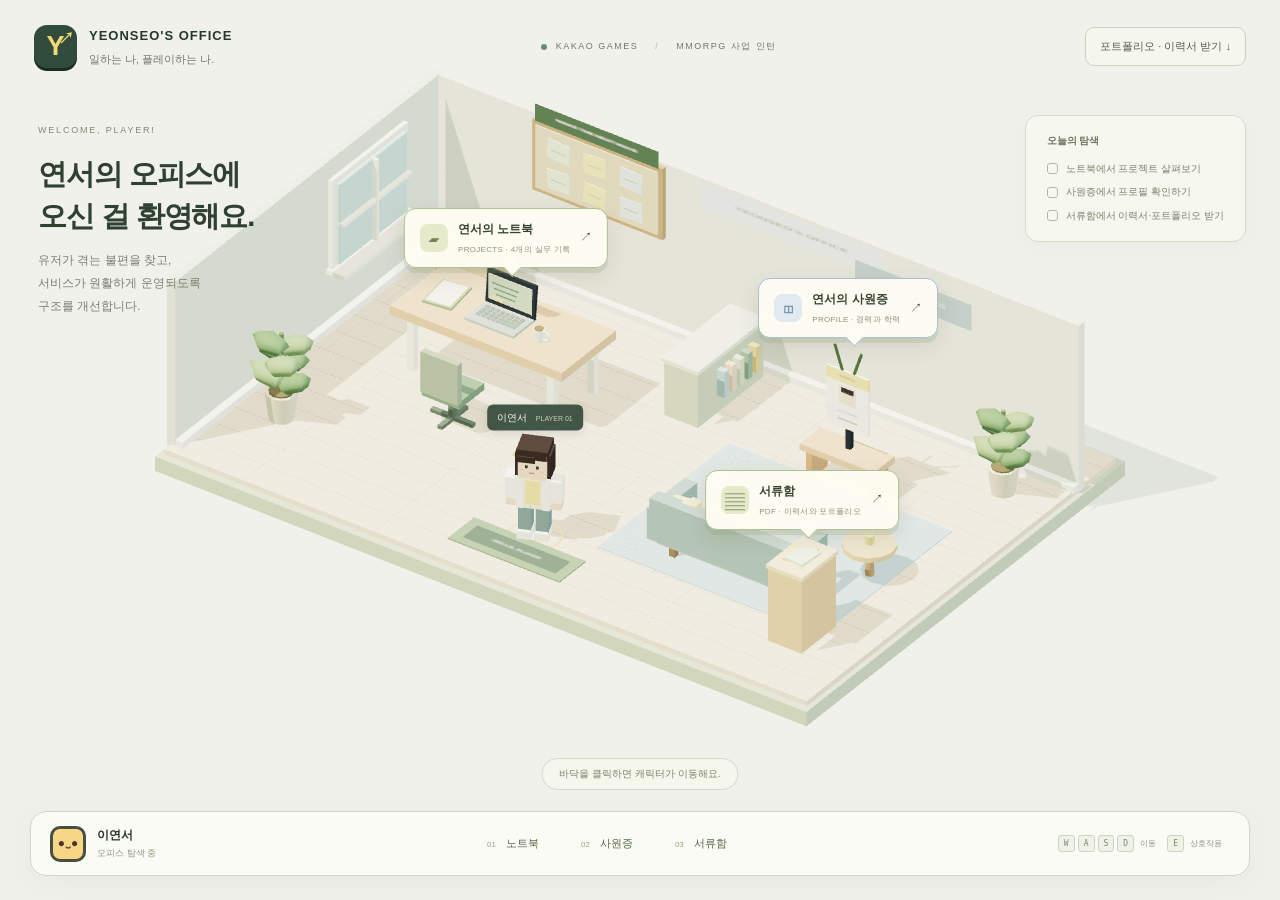
==== mmorpg.html @ af97950d "Kakao Games portfolio: monetization and MMORPG pages Co-Authored-By: Claude Opus 5.5 <noreply@anthro" ====
<!doctype html>
<html lang="ko">
<head><meta charset="UTF-8"><meta name="viewport" content="width=device-width,initial-scale=1"><meta name="theme-color" content="#171b20"><meta name="description" content="이연서의 플레이 로그 · 카카오게임즈 MMORPG 사업 인턴 지원. 서비스 이슈 대응, 사용자 경험 개선, 운영 효율, 유관부서 협업에 관한 네 가지 실무 기록."><meta name="robots" content="noindex"><title>이연서 | 카카오게임즈 MMORPG 사업 인턴 포트폴리오</title><link rel="stylesheet" href="style.css"><script src="app.js" defer></script><link rel="stylesheet" href="office.css"><script type="module" src="office.js"></script></head>
<body class="game-mode" data-page-track="business">

<div id="office-game">
 <div id="world" role="application" aria-label="이연서의 3D 오피스. 방향키 또는 WASD로 이동하고 노트북, 사원증, 서류함을 선택하세요." tabindex="0"></div>
 <div class="game-top"><a href="#" class="game-logo" aria-label="오피스 홈"><b>Y<span>↗</span></b><div>YEONSEO'S OFFICE<small>일하는 나, 플레이하는 나.</small></div></a><div class="world-clock"><span class="live-dot"></span> KAKAO GAMES <span class="clock-divider">/</span> <span data-track-label></span></div><details class="dl-menu"><summary class="hud-btn">포트폴리오 · 이력서 받기 ↓</summary><div class="dl-list"><a data-download="portfolio"><b>포트폴리오 PDF</b><small>프로젝트 4개 · 7p</small></a><a data-download="resume"><b>이력서 · 경력기술서 PDF</b><small>5p</small></a></div></details></div>
 <div class="welcome"><span class="mini-label">WELCOME, PLAYER!</span><h1>연서의 오피스에<br>오신 걸 환영해요.</h1><p>유저가 겪는 불편을 찾고,<br>서비스가 원활하게 운영되도록<br>구조를 개선합니다.</p></div>
 <div id="quest" class="quest"><span>오늘의 탐색</span><div><i id="work-check"></i> 노트북에서 프로젝트 살펴보기</div><div><i id="profile-check"></i> 사원증에서 프로필 확인하기</div><div><i id="files-check"></i> 서류함에서 이력서·포트폴리오 받기</div></div>
 <div id="world-labels"><button id="desk-label" class="world-label" data-destination="work"><span class="pin-icon">▰</span><b>연서의 노트북<small>PROJECTS · 4개의 실무 기록</small></b><span>↗</span></button><button id="badge-label" class="world-label blue-label" data-destination="profile"><span class="pin-icon">◫</span><b>연서의 사원증<small>PROFILE · 경력과 학력</small></b><span>↗</span></button><button id="files-label" class="world-label" data-destination="files"><span class="pin-icon">▤</span><b>서류함<small>PDF · 이력서와 포트폴리오</small></b><span>↗</span></button></div>
 <div class="character-bubble" id="character-bubble">이연서 <span>PLAYER 01</span></div>
 <div id="move-hint" class="move-hint" aria-live="polite">바닥을 클릭하면 캐릭터가 이동해요.</div>
 <div class="game-bottom"><div class="player-badge"><span class="mini-face">●‿●</span><div><strong>이연서</strong><small id="player-state">오피스 탐색 중</small></div></div><div class="room-nav"><button data-destination="work"><span>01</span> 노트북</button><button data-destination="profile"><span>02</span> 사원증</button><button data-destination="files"><span>03</span> 서류함</button></div><div class="control-note"><kbd>W</kbd><kbd>A</kbd><kbd>S</kbd><kbd>D</kbd><span>이동</span><kbd>E</kbd><span>상호작용</span></div></div>
 <div class="mobile-pad" aria-label="캐릭터 이동"><button data-key="ArrowUp" aria-label="위로 이동">↑</button><div><button data-key="ArrowLeft" aria-label="왼쪽으로 이동">←</button><button data-key="ArrowDown" aria-label="아래로 이동">↓</button><button data-key="ArrowRight" aria-label="오른쪽으로 이동">→</button></div></div>
 <aside id="office-panel" aria-labelledby="panel-title" hidden><div class="panel-bar"><span id="panel-caption">YEONSEO'S LAPTOP</span><button id="panel-close" aria-label="패널 닫기">✕</button></div><div id="panel-body"></div></aside>
 <div id="world-fallback" hidden><h2>오피스를 불러오지 못했어요.</h2><p>아래 메뉴에서 모든 기록을 바로 볼 수 있어요.</p><button data-destination="work">프로젝트 보기</button><button data-destination="profile">프로필 보기</button><button data-destination="files">이력서·포트폴리오 받기</button></div>
</div>
<dialog id="mission-dialog" aria-labelledby="dialog-title"><div class="dialog-top"><span id="dialog-code">MISSION 01</span><button id="close-dialog" aria-label="미션 닫기">닫기 ✕</button></div><div id="mission-content"></div><div class="dialog-footer"><button id="prev-mission">← 이전 미션</button><span id="dialog-position"></span><button id="next-mission">다음 미션 →</button></div></dialog>
</body></html>
---- style.css ----
@charset "UTF-8";
:root{--bg:#171b20;--panel:#20262b;--panel2:#292f35;--line:#373e44;--text:#f2f0e8;--muted:#a8afb1;--yellow:#f1d35e;--green:#a8c8b5;--ink:#171b20;color-scheme:dark}*{box-sizing:border-box}html{scroll-behavior:smooth;scroll-padding-top:105px}body{margin:0;background:var(--bg);color:var(--text);font-family:Inter,Pretendard,-apple-system,BlinkMacSystemFont,"Apple SD Gothic Neo","Noto Sans KR",sans-serif;line-height:1.65;word-break:keep-all}a{color:inherit;text-decoration:none}button{font:inherit;cursor:pointer}button,a{-webkit-tap-highlight-color:transparent}button{color:inherit}button:focus-visible,a:focus-visible,summary:focus-visible{outline:3px solid var(--yellow);outline-offset:5px}button:disabled{opacity:.4;cursor:default}::selection{background:var(--yellow);color:var(--ink)}.skip{position:fixed;top:-100px;left:20px;z-index:20;background:var(--yellow);color:var(--ink);padding:12px}.skip:focus{top:8px}header{position:sticky;top:0;z-index:10;display:flex;align-items:center;justify-content:space-between;gap:28px;padding:22px 5%;background:#171b20f5;border-bottom:1px solid var(--line);backdrop-filter:blur(16px)}.brand{display:flex;align-items:center;gap:12px;font-size:13px;font-weight:800;letter-spacing:1.3px}.brand-mark{display:flex;align-items:center;justify-content:center;background:var(--yellow);color:var(--ink);width:39px;height:39px;font-size:25px;font-weight:900}.brand-mark span{font-size:16px;margin-left:-2px}.brand-sub{display:block;font-size:8px;font-weight:500;letter-spacing:1.2px;color:var(--muted);margin-top:1px}nav{display:flex;gap:33px;font-size:13px}nav a{color:var(--muted);position:relative}nav a.active,nav a:hover{color:var(--text)}nav a.active:after{content:"";position:absolute;bottom:-30px;left:0;right:0;height:2px;background:var(--yellow)}nav span{font-size:9px;color:var(--yellow);vertical-align:super;margin-left:3px}.text-button{padding:0;background:none;border:0;font-size:12px;color:var(--muted)}.text-button:hover{color:var(--yellow)}.lobby{max-width:1510px;margin:auto;padding:74px 5% 50px;display:grid;grid-template-columns:1fr 1.1fr;gap:20px;align-items:center;min-height:650px}.eyebrow{font-size:10px;font-weight:600;letter-spacing:1.7px;color:var(--yellow);display:flex;gap:10px;align-items:center}.eyebrow i,.room-top i{display:inline-block;width:6px;height:6px;background:var(--green);border-radius:50%}.eyebrow>span{color:var(--muted);border-left:1px solid var(--line);padding-left:12px;margin-left:4px}h1{font-size:clamp(30px,3.4vw,54px);line-height:1.35;letter-spacing:-2.5px;margin:25px 0 22px;font-weight:750}h2{font-size:32px;letter-spacing:-1.5px;line-height:1.4;font-weight:700;margin:16px 0 12px}h3{font-size:20px;line-height:1.5;letter-spacing:-.6px}p{color:var(--muted);font-size:14px}.hero-desc{font-size:16px;line-height:1.9}.hero-actions{display:flex;gap:22px;align-items:center;margin-top:32px}.primary{background:var(--yellow);color:var(--ink);padding:15px 22px;display:inline-flex;align-items:center;gap:28px;font-size:13px;font-weight:700;border:1px solid var(--yellow);transition:background .2s,transform .2s}.primary:hover{background:#ffe58a;transform:translateY(-2px)}.primary span{font-size:18px}.secondary{font-size:12px;color:var(--muted)}.secondary:hover{color:var(--yellow)}.player-line{margin-top:55px;display:flex;align-items:center;gap:12px}.avatar{border:1px solid #667264;background:#303b36;color:var(--green);width:36px;height:36px;display:grid;place-items:center;font-weight:700}.player-line b{font-size:12px}.player-line small{display:block;font-size:10px;color:var(--muted)}.player-tag{margin-left:15px;color:var(--muted);font-size:8px;letter-spacing:1px}.room-wrap{position:relative;background:radial-gradient(ellipse at 50% 55%,#313a3e77,transparent 65%);border:1px solid var(--line);margin:0 0 0 18px;min-width:0}.room-top,.room-bottom{display:flex;justify-content:space-between;gap:10px;margin:18px 20px;font-size:8px;letter-spacing:1.4px;color:var(--muted)}.room-top span:last-child{color:var(--green)}.room-top i{width:4px;height:4px;margin-right:5px}.room{display:block;width:100%;height:auto;margin:-18px 0 -14px}.room-bottom{font-size:7px;letter-spacing:.8px}.hotspot{position:absolute;background:var(--bg);border:1px solid #6b746a;box-shadow:0 8px 20px #0004;padding:7px 12px;font-size:10px;transition:transform .2s}.hotspot:hover{transform:translateY(-4px);border-color:var(--yellow)}.hotspot span{color:var(--yellow);margin-right:8px;font-size:9px}.hotspot-one{top:24%;right:8%}.hotspot-two{bottom:23%;right:1%}.ticker{border-top:1px solid var(--line);border-bottom:1px solid var(--line);padding:22px 5%;display:flex;gap:35px;align-items:center;font-size:12px;color:var(--muted)}.ticker>b{color:var(--yellow)}.ticker>div{margin-left:auto;font-size:9px;letter-spacing:1.5px;color:var(--text)}.ticker>div>span{color:var(--muted);margin-left:14px}.section{padding:85px 5%;max-width:1510px;margin:auto}.section-heading{display:flex;justify-content:space-between;align-items:end;gap:20px}.section-heading p{margin-bottom:0}.read-count{color:var(--green);font-size:11px;border:1px solid var(--line);padding:7px 13px;white-space:nowrap}.mission-toolbar{display:flex;align-items:center;gap:22px;margin:32px 0 25px}.segmented{display:flex;padding:4px;background:#101418;border:1px solid var(--line)}.segmented button{border:0;background:none;color:var(--muted);padding:9px 17px;font-size:11px}.segmented button[aria-pressed=true]{background:#353c40;color:var(--text)}#track-desc{font-size:11px;color:var(--muted)}.mission-grid{display:grid;grid-template-columns:repeat(4,minmax(0,1fr));gap:16px}.mission-card{display:flex;flex-direction:column;text-align:left;border:1px solid var(--line);background:var(--panel);padding:23px 22px 17px;transition:transform .2s,border-color .2s;min-height:340px;width:100%}.mission-card:hover{transform:translateY(-6px);border-color:#9a9867}.card-code{display:flex;justify-content:space-between;font-size:9px;letter-spacing:1px;color:var(--muted)}.card-code b{font-weight:500;color:var(--green)}.card-graphic{height:88px;display:flex;align-items:center;margin:16px 0 8px;color:var(--yellow)}.card-graphic svg{height:76px;width:100%;max-width:200px}.mission-card h3{font-size:19px;margin:12px 0;color:var(--text);line-height:1.5}.mission-card p{font-size:11px;margin:0 0 22px;line-height:1.75}.card-bottom{margin-top:auto;border-top:1px solid var(--line);padding-top:16px;display:flex;justify-content:space-between;align-items:center;color:var(--yellow);font-size:13px;font-weight:650}.card-bottom span:last-child{font-size:18px}.card-tag{display:block;font-size:9px;color:var(--muted);font-weight:400;margin-top:2px}.insight{background:#e9e6dc;color:var(--ink);max-width:none;padding-left:max(5%,calc((100% - 1360px)/2));padding-right:max(5%,calc((100% - 1360px)/2));display:grid;grid-template-columns:1fr 1fr;gap:60px}.insight .eyebrow{color:#777249}.insight h2{font-size:38px;margin-bottom:32px}.insight p{color:#5f655f}.large-copy{font-size:22px!important;color:#252c29!important;line-height:1.7;letter-spacing:-.7px}mark{background:#f1d35e88;color:inherit;padding:1px 4px}.outline-tag{border:1px solid #b9bcaf;display:inline-block;padding:6px 9px;font-size:9px;color:#5e655d;margin-top:20px}.insight-right{border-top:1px solid #a6ab9e;padding-top:18px}.note-index{font-size:10px;letter-spacing:1.5px;display:flex;justify-content:space-between;color:#5d665c}.purchase-tabs{display:flex;gap:8px;margin:27px 0 22px}.purchase-tabs button{flex:1;border:1px solid #bcc0b2;background:none;color:#575f54;padding:9px 4px;font-size:12px}.purchase-tabs button[aria-pressed=true]{background:#27322c;color:#f5f2e6;border-color:#27322c}#purchase-note{min-height:155px}#purchase-note .note-number{font-size:11px;color:#778372}#purchase-note h3{font-size:24px;margin:10px 0}#purchase-note p{font-size:13px}.nonpurchase{border-top:1px solid #c2c6b8;padding-top:19px}.nonpurchase>span{font-size:9px;color:#666f60;letter-spacing:1px}.nonpurchase p{font-size:12px;line-height:1.9}.hypothesis{grid-column:1/-1;border-top:1px solid #bdc1b4;padding-top:30px;display:grid;grid-template-columns:180px 1fr;gap:15px}.hypothesis>span{font-size:11px;color:#5e675d;padding-top:6px}.hypothesis>p{margin:0;font-size:22px;color:#343d34;line-height:1.6}.hypothesis strong{font-weight:650}.hypothesis details{grid-column:2;max-width:700px;margin-top:16px;border-top:1px solid #bdc1b4;padding-top:15px}.hypothesis summary{list-style:none;font-size:12px;cursor:pointer;display:flex;justify-content:space-between}.hypothesis summary::-webkit-details-marker{display:none}.hypothesis details p{font-size:12px}.hypothesis details small{font-size:10px;color:#73796c}.profile{display:grid;grid-template-columns:1fr 1fr;gap:100px}.profile>div>p{max-width:430px;margin:22px 0 28px;line-height:1.9}.profile-details>div{padding:20px 0;border-top:1px solid var(--line)}.profile-details>div>span{font-size:9px;letter-spacing:1.4px;color:var(--muted)}.profile-details h3{font-size:15px;margin:10px 0 6px}.profile-details p{font-size:12px;margin:0}.toolkit{display:flex;flex-wrap:wrap;gap:8px;margin-top:15px}.toolkit span{font-size:10px;padding:5px 10px;border:1px solid #4c555a}.source-link{font-size:12px;color:var(--yellow);display:inline-block;margin-top:15px;margin-right:25px}footer{padding:35px 5%;border-top:1px solid var(--line);display:flex;gap:35px;align-items:center}.footer-logo{font-weight:850;letter-spacing:-1px;font-size:30px}.footer-logo span{color:var(--yellow);font-size:12px;vertical-align:top;line-height:2.5;margin-left:5px}footer>div{color:var(--muted);font-size:11px}footer small{font-size:9px}footer>a{margin-left:auto;font-size:9px;letter-spacing:1px;color:var(--muted)}dialog{background:#1e252b;color:var(--text);border:1px solid #596269;padding:0;width:min(900px,calc(100% - 32px));max-height:90vh;overflow:auto;box-shadow:0 30px 120px #0007}dialog::backdrop{background:#070b10c9;backdrop-filter:blur(7px)}.dialog-top,.dialog-footer{display:flex;justify-content:space-between;align-items:center;background:#1a2026;padding:19px 30px;border-bottom:1px solid var(--line);font-size:11px;letter-spacing:1px}.dialog-top{position:sticky;top:0;z-index:1}.dialog-top>span{color:var(--yellow)}.dialog-top button,.dialog-footer button{background:none;border:0;font-size:12px;color:var(--muted)}.dialog-footer{border-top:1px solid var(--line);border-bottom:0}.dialog-body{padding:38px 40px}.dialog-body h2{font-size:31px;margin:12px 0 28px}.dialog-kicker{font-size:10px;color:var(--muted);letter-spacing:1px}.metric-row{display:grid;grid-template-columns:1fr 1fr;gap:12px;margin:28px 0}.metric-box{background:#323c3b;padding:22px}.metric-box strong{font-size:27px;letter-spacing:-.7px;color:var(--yellow);display:block}.metric-box span{font-size:11px;color:#c3ccc4}.story-block{display:grid;grid-template-columns:110px 1fr;gap:20px;border-top:1px solid var(--line);padding:24px 0}.story-block>span{font-size:11px;color:var(--green);padding-top:3px}.story-block p{margin:0;font-size:13px;line-height:1.9}.story-block h3{font-size:16px;margin:0 0 9px}.decision-box{background:#171d23;border-left:2px solid var(--yellow);padding:22px;margin:15px 0 25px}.decision-box p{font-size:12px;margin:8px 0 18px}.decision-box .choice-label{font-size:11px;color:var(--yellow)}.choices{display:flex;gap:8px;flex-wrap:wrap}.choices button{font-size:11px;border:1px solid #515c61;background:transparent;padding:9px 12px}.choices button[aria-pressed=true]{border-color:var(--yellow);color:var(--yellow)}.choice-feedback{min-height:40px;color:var(--green)!important;margin:15px 0 0!important}.source-note{color:var(--muted);font-size:10px;margin-top:15px}.reading .room-wrap,.reading .card-graphic,.reading .ticker,.reading .player-tag{display:none}.reading .lobby{display:block;min-height:auto;padding-top:45px}.reading .hero-copy{max-width:850px}.reading .hero-actions,.reading .player-line{margin-top:25px}.reading .mission-card{min-height:230px}.reading .section{padding-top:50px;padding-bottom:50px}.reading h1{font-size:36px}.reading .eyebrow{color:var(--green)}.print-cases{display:none}
@media(min-width:1600px){.lobby{padding-left:0;padding-right:0}.section:not(.insight){padding-left:0;padding-right:0}}
@media(max-width:1100px){.hero-actions{gap:15px;flex-direction:column;align-items:start}.lobby{min-height:560px;padding-top:45px}.player-tag{display:none}.mission-grid{grid-template-columns:repeat(2,minmax(0,1fr))}.mission-card{min-height:320px}.card-graphic{height:80px}.insight{gap:35px}.profile{gap:50px}.ticker{gap:20px}.ticker>div>span{display:none}h1{letter-spacing:-1.5px}}
@media(max-width:720px){header{padding:15px 5%;gap:12px;flex-wrap:wrap}.brand{font-size:11px}.brand-mark{width:32px;height:32px;font-size:22px}.brand-sub{font-size:7px}header>.text-button{margin-left:auto;font-size:11px}nav{order:3;width:100%;justify-content:space-between;gap:10px;font-size:11px;padding-top:12px}nav a.active:after{bottom:-15px}.lobby{grid-template-columns:1fr;padding-top:38px;gap:35px}h1{font-size:35px;line-height:1.4;letter-spacing:-1.6px}.hero-desc{font-size:14px}.hero-actions{flex-direction:row;align-items:center;gap:18px}.primary{font-size:12px;padding:12px 16px;gap:15px}.secondary{font-size:10px}.player-line{margin-top:30px}.room-wrap{margin:0;width:100%}.room{max-height:370px}.room-top,.room-bottom{font-size:7px}.hotspot-one{right:8%;top:24%}.hotspot-two{right:4%}.ticker{font-size:9px;gap:13px;justify-content:space-between;padding-top:18px;padding-bottom:18px}.ticker>div{display:none}.section{padding:55px 5%}h2{font-size:27px}.section-heading{align-items:start}.section-heading p{font-size:12px;max-width:250px}.read-count{font-size:9px;padding:5px 8px;margin-top:5px}.mission-toolbar{display:block;margin-top:25px}.segmented{width:fit-content}.segmented button{padding:8px 12px}#track-desc{display:block;margin-top:12px;font-size:10px}.mission-grid{gap:10px}.mission-card{padding:16px 14px;min-height:320px}.mission-card h3{font-size:16px}.mission-card p{font-size:10px}.card-bottom{font-size:11px;gap:6px}.card-tag{font-size:8px}.card-graphic{height:60px;margin-top:20px}.card-graphic svg{height:60px}.insight{grid-template-columns:1fr;gap:35px}.insight h2{font-size:32px;margin-bottom:23px}.large-copy{font-size:21px!important}.insight-left>p:not(.large-copy){font-size:13px}.outline-tag{margin-top:10px}.hypothesis{display:block;padding-top:23px}.hypothesis>p{margin-top:15px;font-size:19px}.hypothesis details{margin-top:23px}.profile{grid-template-columns:1fr;gap:35px}.profile>div>p{font-size:13px}.profile-details>div{padding:15px 0}footer{flex-wrap:wrap;gap:18px}.footer-logo{font-size:25px}footer>div{font-size:10px;flex:1}footer small{font-size:8px}footer>a{margin-left:0;width:100%}.dialog-body{padding:25px 20px}.dialog-body h2{font-size:24px}.dialog-top,.dialog-footer{padding:16px 20px}.story-block{grid-template-columns:1fr;gap:10px;padding:20px 0}.metric-box{padding:15px}.metric-box strong{font-size:23px}.metric-box span{font-size:10px}.decision-box{padding:17px}.dialog-footer{font-size:9px}.dialog-footer button{font-size:11px}}
@media(prefers-reduced-motion:reduce){html{scroll-behavior:auto}*,*:before,*:after{transition:none!important;animation:none!important}}
@media print{*{color:#111!important;background:transparent!important;box-shadow:none!important}header,footer,.room-wrap,.hero-actions,.ticker,.mission-toolbar,.read-count,.card-graphic,.profile .primary,.profile .text-button,.source-link,dialog,.outline-tag,.purchase-tabs{display:none!important}body{font-size:11pt}.section,.lobby{padding:20px 0!important;display:block;min-height:0;break-inside:avoid}h1{font-size:26pt}h2{font-size:20pt}.mission-grid{display:none}.print-cases{display:block}.print-case{break-inside:avoid;border-top:1px solid #999;padding:18px 0}.print-case h3{font-size:17pt}.print-case p{font-size:10pt}.print-case strong{font-size:12pt}.insight-left,.insight-right,.hypothesis{margin-bottom:20px}.hypothesis{display:block}.hypothesis details>div{display:block}.profile-details{margin-top:20px}.profile-details>div{break-inside:avoid}.eyebrow{font-size:8pt}.player-line{margin-top:15px}.large-copy{font-size:17pt!important}a[href^="mailto"]:after{content:attr(href)}@page{margin:16mm}}

/* ── 미션 상세 v2: 핵심만, 시각화 중심 ── */
.dialog-body.v2 h2{font-size:28px;margin:10px 0 24px;line-height:1.3}
.kpi-grid{display:grid;grid-template-columns:repeat(2,minmax(0,1fr));gap:12px;margin-bottom:22px}
.kpi{background:#28313a;border:1px solid #343e47;padding:18px 18px 16px;min-width:0}
.kpi-head{display:flex;justify-content:space-between;align-items:baseline;gap:10px;margin-bottom:12px}
.kpi-head span{font-size:12px;color:#c3ccc4}
.kpi-head strong{font-size:22px;color:var(--yellow)}
.badge{font-style:normal;font-size:11px;font-weight:700;color:var(--ink);background:var(--yellow);padding:2px 7px}
.bars{display:grid;gap:7px}
.bar{display:grid;grid-template-columns:1fr auto;align-items:center;gap:10px}
.bar i{display:block;height:14px;background:#4a545c;width:0;transition:width .9s cubic-bezier(.2,.8,.2,1)}
.bar.after i{height:22px;background:var(--yellow);transition-delay:.25s}
.bar span{font-size:12px;color:var(--muted);white-space:nowrap;min-width:64px;text-align:right}
.bar.after span{font-size:19px;font-weight:800;color:var(--yellow)}
.bar.after.down span{color:var(--green)}
.bar.after.down i{background:var(--green)}
.kpi.muted{opacity:.7}
.kpi.muted .bar.after span{font-size:14px}
.play .bar i,.play .gauge .fill{width:var(--w)}
.kpi-chip{display:flex;flex-direction:column;justify-content:center}
.kpi-chip strong{font-size:24px;color:var(--green)}
.kpi-chip span{font-size:12px;color:#c3ccc4;margin-top:4px}
.gauge{position:relative;height:22px;background:#3a444c;margin:6px 0 22px}
.gauge .fill{display:block;height:100%;width:0;background:var(--green);transition:width .9s cubic-bezier(.2,.8,.2,1) .25s}
.gauge .limit{position:absolute;top:-5px;bottom:-5px;width:2px;background:var(--yellow)}
.gauge .limit em{position:absolute;top:100%;left:50%;transform:translateX(-50%);font-style:normal;font-size:10px;color:var(--yellow);white-space:nowrap;margin-top:3px}
.kpi-gauge small{font-size:11px;color:var(--muted)}
.step-cards{list-style:none;padding:0;margin:0 0 26px;display:grid;grid-template-columns:repeat(4,minmax(0,1fr));gap:8px;counter-reset:s}
.step-cards li{position:relative;background:#171d23;border-top:3px solid #4a545c;padding:14px 14px 16px}
.step-cards li span{display:block;font-size:11px;color:var(--green);letter-spacing:.5px;margin-bottom:8px}
.step-cards li p{margin:0;font-size:13px;line-height:1.6;color:#dcdfd8}
.step-cards li p b{color:var(--text)}
.step-cards li.is-result{border-top-color:var(--yellow);background:#2a2c23}
.step-cards li.is-result span,.step-cards li.is-result b{color:var(--yellow)}
.step-cards li:not(:last-child)::after{content:'›';position:absolute;right:-8px;top:50%;transform:translateY(-50%);font-size:18px;color:#6b767e;z-index:1}
.visual{margin:0 0 22px}
.visual-title{font-size:12px;font-weight:600;color:var(--muted);letter-spacing:.5px;margin:0 0 12px}
.flow-compare{display:grid;gap:8px;margin-bottom:14px}
.flow-row{display:grid;grid-template-columns:62px 1fr;align-items:center;gap:10px}
.flow-row small{font-size:10px;letter-spacing:1px;color:var(--muted)}
.flow-row.tobe small{color:var(--yellow)}
.chain{display:flex;flex-wrap:wrap;align-items:center;gap:6px}
.chain span{font-size:12px;padding:8px 11px;background:#2a323a;border:1px solid #3d4750;color:#cfd4cf}
.chain b{color:#6b767e;font-weight:400}
.tobe .chain span{background:#33321f;border-color:#8b7b3a;color:var(--text)}
.tobe .chain span:last-child,.pipeline span:last-child{background:var(--yellow);border-color:var(--yellow);color:var(--ink);font-weight:700}
.pipeline span{background:#28313a}
.shots{display:flex;gap:12px;overflow-x:auto;padding-bottom:4px}
.shots figure{margin:0;flex:0 0 auto;width:min(190px,42%)}
.shots img{display:block;width:100%;height:auto;max-height:380px;object-fit:cover;object-position:top;border:1px solid #3d4750;background:#fff}
.shots figcaption{font-size:11px;color:var(--muted);margin-top:7px}
.more{border-top:1px solid var(--line);margin-top:8px}
.more summary{list-style:none;cursor:pointer;display:flex;justify-content:space-between;padding:16px 0;font-size:12px;color:var(--muted)}
.more summary::-webkit-details-marker{display:none}
.more[open] summary span{transform:rotate(45deg)}
.more summary span{transition:transform .2s}
.more .story-block{grid-template-columns:60px 1fr;padding:14px 0}
@media(max-width:760px){
 .dialog-body.v2 h2{font-size:22px}
 .kpi-grid{grid-template-columns:1fr}
 .step-cards{grid-template-columns:1fr 1fr}
 .step-cards li:not(:last-child)::after{display:none}
 .flow-row{grid-template-columns:1fr;gap:5px}
 .shots figure{width:44%}
}
@media(prefers-reduced-motion:reduce){.bar i,.gauge .fill{transition:none}}
---- office.css ----
:root{--office-ink:#26372e;--office-muted:#788176}body.game-mode{overflow:hidden;background:#e7eadf}body.game-mode>header,body.game-mode>main,body.game-mode>footer,body.game-mode>.skip{display:none}#office-game{position:fixed;inset:0;color:var(--office-ink);font-family:Inter,-apple-system,BlinkMacSystemFont,"Apple SD Gothic Neo",sans-serif;background:#e7eadf}#world{position:absolute;inset:0;outline:none;touch-action:none}#world canvas{display:block;width:100%;height:100%}.game-top{position:absolute;left:34px;right:34px;top:25px;display:flex;align-items:center;justify-content:space-between;gap:20px;pointer-events:none}.game-top>*{pointer-events:auto}.game-logo{display:flex;gap:12px;align-items:center}.game-logo>b{display:grid;place-content:center;position:relative;width:43px;height:43px;background:#314b3c;border-radius:13px;color:#f3d976;font-size:27px;box-shadow:0 3px 0 #192d20}.game-logo>b>span{font-size:16px;position:absolute;right:3px;top:1px}.game-logo>div{font-size:13px;font-weight:800;letter-spacing:1px}.game-logo small{display:block;font-weight:400;font-size:11px;letter-spacing:0;margin-top:3px;color:#6f786d}.world-clock{font-size:9px;letter-spacing:1.5px;color:#6f786d;display:flex;align-items:center;gap:9px}.live-dot{width:6px;height:6px;background:#6a8e65;border-radius:50%}.clock-divider{margin:0 8px;color:#b5b9ac}.hud-btn{border:1px solid #cbd0c0;border-radius:9px;padding:9px 14px;background:#f5f7edf0;color:#53604f;font-size:11px}.welcome{position:absolute;top:115px;left:38px;pointer-events:none}.mini-label{font-size:9px;letter-spacing:1.8px;color:#7d8a71}.welcome h1{color:#304132;font-size:29px;letter-spacing:-1.1px;line-height:1.45;margin:12px 0}.welcome p{color:#78816f;font-size:12px;line-height:1.9}.quest{position:absolute;right:34px;top:115px;padding:17px 21px;background:#f8f9f0c9;border:1px solid #d3dac7;border-radius:13px;box-shadow:0 5px 20px #54634508;pointer-events:none}.quest>span{display:block;font-size:10px;font-weight:700;color:#6b775e;margin-bottom:11px}.quest>div{font-size:10px;margin-top:7px;display:flex;align-items:center;gap:8px;color:#76826a}.quest i{width:11px;height:11px;border:1px solid #b0bca0;border-radius:3px}.quest i.done{background:#79956b;border-color:#79956b;position:relative}.quest i.done:after{content:'✓';color:white;font-style:normal;position:absolute;font-size:9px;top:-4px;left:1px}.world-label{position:absolute;left:0;top:0;display:flex;align-items:center;gap:10px;padding:11px 15px;background:#fffdf3f5;color:#354532;border:1px solid #aebf91;border-radius:12px;box-shadow:0 5px 0 #8e9c7933,0 8px 20px #4c5b3120;white-space:nowrap;transform:translate(-50%,-100%);font-size:12px;transition:background .2s;z-index:2}.world-label:after{content:'';position:absolute;bottom:-7px;left:50%;width:12px;height:12px;background:#fffdf3;border-bottom:1px solid #aebf91;border-right:1px solid #aebf91;transform:rotate(45deg)}.world-label:hover{background:#fff4c6}.world-label b{font-weight:650;text-align:left}.world-label small{display:block;font-size:8px;color:#8a927b;margin-top:3px;font-weight:400;letter-spacing:.3px}.pin-icon{width:28px;height:28px;display:grid;place-items:center;background:#e5eacb;border-radius:8px;font-size:20px;color:#738252}.blue-label{border-color:#a7bfd0}.blue-label:after{border-color:#a7bfd0}.blue-label .pin-icon{background:#e1eaf1;color:#7697ad}.character-bubble{position:absolute;left:0;top:0;background:#324839e8;color:#fffbe9;padding:5px 10px;border-radius:6px;transform:translate(-50%,-100%);font-size:10px;pointer-events:none;white-space:nowrap;box-shadow:0 3px 8px #31402520}.character-bubble>span{font-size:7px;color:#c4d3b1;margin-left:6px}.move-hint{position:absolute;bottom:110px;left:50%;transform:translateX(-50%);font-size:10px;background:#f6f7ecdf;border:1px solid #d4d8c6;border-radius:20px;padding:7px 17px;white-space:nowrap;color:#77836c;pointer-events:none}.game-bottom{position:absolute;left:30px;right:30px;bottom:24px;height:65px;display:flex;align-items:center;justify-content:space-between;gap:20px;background:#fbfcf5ed;border:1px solid #cfd7c4;border-radius:16px;padding:12px 19px;box-shadow:0 6px 30px #4562330e}.player-badge{display:flex;align-items:center;gap:11px}.mini-face{display:grid;place-items:center;width:36px;height:36px;background:#f7d787;color:#4b342c;border:3px solid #46503c;border-radius:10px;font-size:12px;font-weight:bold}.player-badge strong{display:block;font-size:12px}.player-badge small{display:block;font-size:9px;color:#8a947f}.room-nav{display:flex;gap:8px}.room-nav button{border:1px solid transparent;background:none;color:#53664a;border-radius:9px;padding:10px 16px;font-size:11px}.room-nav button:hover,.room-nav button.active{background:#e8eedb;border-color:#d2ddbd}.room-nav button>span{font-size:8px;margin-right:7px;color:#97a083}.control-note{display:flex;align-items:center;gap:3px}.control-note kbd{font:8px monospace;border:1px solid #cdd4c4;background:#eff2e7;border-radius:3px;padding:3px 5px;color:#7f8a70}.control-note span{font-size:8px;color:#8c967f;margin:0 8px 0 3px}.mobile-pad{display:none}#office-panel{position:absolute;right:25px;top:100px;bottom:105px;width:390px;max-width:calc(100% - 32px);background:#fbfcf6;color:#2f4030;border:1px solid #bdcab0;border-radius:16px;z-index:5;box-shadow:0 15px 70px #253a3033;overflow:auto;overscroll-behavior:contain}#office-panel[hidden]{display:none}.panel-bar{display:flex;justify-content:space-between;align-items:center;padding:15px 20px;position:sticky;top:0;background:#edf1e6;border-bottom:1px solid #d8dfcd;z-index:1}.panel-bar>span{font-size:9px;letter-spacing:1.2px;color:#7a886b}.panel-bar button{border:0;background:#e1e7d7;width:27px;height:27px;border-radius:7px;color:#6e7e60;font-size:12px}#panel-body{padding:23px}.panel-overline{font-size:9px;color:#96a284;letter-spacing:1px}#panel-title{font-size:25px;color:#34472f;line-height:1.4;margin:10px 0}.panel-intro{font-size:12px;color:#8a947e;line-height:1.8;margin:0 0 23px}.laptop-project{display:flex;text-align:left;align-items:center;gap:13px;background:white;border:1px solid #d9e0d0;border-radius:10px;width:100%;padding:15px;margin-bottom:10px;color:#405437;transition:transform .2s}.laptop-project:hover{transform:translateX(-3px);border-color:#8ba36c;background:#f7faee}.folder-icon{position:relative;width:32px;height:26px;border-radius:3px;background:#e5c46c;flex-shrink:0;box-shadow:inset 0 -3px #c8ad65}.folder-icon:before{content:'';position:absolute;left:0;top:-4px;width:14px;height:6px;border-radius:3px 3px 0 0;background:#d0b163}.laptop-project b{display:block;font-size:12px;font-weight:600;line-height:1.6}.laptop-project small{display:block;color:#94a083;font-size:9px;margin-top:5px}.laptop-project>span:last-child{margin-left:auto;color:#91a079}.panel-footnote{font-size:9px;color:#9ba58f;margin-top:20px}.mini-track{display:flex;gap:5px;margin-bottom:20px}.mini-track button{border:1px solid #d4ddc7;border-radius:6px;background:none;padding:7px 10px;font-size:10px;color:#7a896b}.mini-track button.selected{background:#465d3a;color:white;border-color:#465d3a}.gaming-tag{display:inline-block;color:#7192aa;background:#e7eff5;border:1px solid #d1e0eb;padding:4px 8px;border-radius:5px;font-size:9px;margin-bottom:12px}.quote-card{padding:18px;background:#eef1e3;border-radius:12px;margin:18px 0;border-left:3px solid #c6ad65}.quote-card p{font-size:18px;color:#425339;margin:0;line-height:1.7;letter-spacing:-.5px}.quote-card small{font-size:9px;color:#8f9a80;display:block;margin-top:10px}.purchase-step{padding:16px 0;border-bottom:1px solid #e0e5d7}.purchase-step>span{font-size:9px;color:#a1ad8d}.purchase-step h3{font-size:15px;color:#465a3c;margin:5px 0}.purchase-step p{font-size:12px;color:#89957d;margin:0;line-height:1.9}.purchase-step:last-child{border-bottom:0}.hypothesis-small{font-size:12px;padding:17px;background:#e6edf1;color:#688198;border-radius:10px;line-height:1.9;margin-top:18px}.hypothesis-small small{display:block;margin-bottom:8px;font-size:9px;color:#8b9faa}.profile-stat{padding:17px 0;border-top:1px solid #dbe2d0}.profile-stat small{font-size:9px;color:#9ca88c}.profile-stat h3{font-size:14px;color:#46593b;margin:8px 0}.profile-stat p{font-size:12px;color:#8a977d;margin:0}.panel-contact{display:block;text-align:center;background:#48603e;color:#fffced;padding:12px;border-radius:8px;font-size:12px;margin-top:20px}#return-game{position:fixed;bottom:20px;right:20px;z-index:20;border:1px solid #879d6e;border-radius:10px;background:#e9efdb;color:#405232;padding:12px 20px;box-shadow:0 4px 15px #0003;font-size:12px}#world-fallback{position:absolute;top:42%;left:50%;transform:translate(-50%,-50%);text-align:center;background:#fff;padding:25px;border-radius:15px;z-index:4}#world-fallback h2{color:#35492f;font-size:22px}#world-fallback p{color:#7e8a73}#world-fallback button{color:#49633c;border:1px solid #b7c8a5;background:#eff4e7;padding:10px;border-radius:5px}.game-mode dialog{z-index:50}.game-mode dialog::backdrop{background:#213325aa}.game-mode #mission-dialog{background:#1e252b}.game-mode .world-label:focus-visible,.game-mode button:focus-visible{outline-color:#688c51}.panel-active .quest{display:none}.panel-active .world-label{opacity:.45}.panel-active .welcome{opacity:.4}
@media(max-width:1000px){.welcome h1{font-size:24px}.welcome{top:100px;left:25px}.welcome p{font-size:10px}.quest{top:100px;right:25px;font-size:9px;padding:12px 15px}.control-note{display:none}.world-clock{display:none}.game-top{left:25px;right:25px}.room-nav button{padding:9px 11px}.game-bottom{gap:8px}.world-label{padding:9px 11px;font-size:11px;gap:7px}.world-label small{font-size:7px}}
@media(max-width:600px){.game-top{top:15px;left:15px;right:15px;gap:10px}.game-logo>b{width:35px;height:35px;font-size:23px;border-radius:10px}.game-logo>div{font-size:10px;letter-spacing:.5px}.game-logo small{font-size:9px}.hud-btn{font-size:9px;padding:7px 9px}.welcome{top:83px;left:20px}.welcome h1{font-size:21px;margin:8px 0}.welcome p{font-size:10px}.mini-label{font-size:7px}.quest{top:85px;right:15px;padding:10px;max-width:165px;border-radius:10px}.quest>span{font-size:8px;margin-bottom:8px}.quest>div{font-size:7px;gap:5px}.quest i{width:8px;height:8px;flex-shrink:0}.quest i.done:after{font-size:7px;top:-3px}.game-bottom{left:12px;right:12px;bottom:12px;height:61px;padding:9px 11px;border-radius:12px}.player-badge{gap:7px}.mini-face{width:30px;height:30px;font-size:10px;border-width:2px}.player-badge strong{font-size:10px}.player-badge small{font-size:7px;max-width:70px;overflow:hidden;white-space:nowrap}.room-nav{gap:1px}.room-nav button{font-size:9px;padding:8px 8px;line-height:1.4}.room-nav button>span{display:block;margin:0;font-size:7px}.world-label{padding:7px 8px;border-radius:9px;font-size:9px;gap:6px}.world-label small{font-size:6px;letter-spacing:0}.pin-icon{width:22px;height:22px;border-radius:6px;font-size:16px}.world-label>span:last-child{display:none}.move-hint{bottom:86px;font-size:8px;padding:6px 12px}.character-bubble{font-size:8px;padding:4px 7px}.character-bubble span{font-size:6px}.mobile-pad{position:absolute;left:15px;bottom:115px;display:flex;align-items:center;flex-direction:column;opacity:.85;gap:3px}.mobile-pad>div{display:flex;gap:3px}.mobile-pad button{width:31px;height:31px;background:#f4f7e8cb;color:#7f9270;border:1px solid #bdcba9;border-radius:6px;touch-action:none;padding:0;font-size:13px}.mobile-pad button:active{background:#b6c9a0}#office-panel{top:auto;bottom:82px;right:12px;left:12px;width:auto;max-width:none;max-height:55vh;border-radius:14px}#panel-body{padding:19px}.panel-bar{padding:12px 18px}#panel-title{font-size:22px}.panel-active .mobile-pad,.panel-active .welcome,.panel-active .world-label,.panel-active .character-bubble{visibility:hidden}.panel-active .move-hint{visibility:hidden}.panel-active .quest{display:none}.laptop-project{padding:13px}.laptop-project b{font-size:11px}.panel-intro{font-size:11px}.game-mode dialog{max-height:94vh}.panel-active .game-bottom{z-index:6}}
@media print{#office-game,#return-game{display:none!important}body.game-mode>main{display:block!important}body.game-mode{overflow:visible;background:white}}

/* 상단 다운로드 메뉴 (문서로 보기 대체) */
.dl-menu{position:relative}
.dl-menu summary{list-style:none;cursor:pointer;display:inline-block}
.dl-menu summary::-webkit-details-marker{display:none}
.dl-menu[open] summary{background:#48603e;color:#fffced;border-color:#48603e}
.dl-list{position:absolute;right:0;top:calc(100% + 8px);width:240px;background:#fffdf4;border:1px solid #cbd0c0;border-radius:10px;padding:6px;box-shadow:0 14px 40px #2a362633;z-index:40}
.dl-list a{display:block;padding:11px 12px;border-radius:7px;color:#3d4c38;text-decoration:none}
.dl-list a:hover,.dl-list a:focus-visible{background:#eef2e2}
.dl-list b{display:block;font-size:12px}
.dl-list small{font-size:10px;color:#8a947f}
.panel-downloads{display:grid;grid-template-columns:1fr 1fr;gap:8px;margin-top:10px}
.panel-downloads a{text-align:center;font-size:11px;padding:10px 6px;border:1px solid #b9c4ad;border-radius:8px;color:#48603e;text-decoration:none}
.panel-downloads a:hover{background:#eef2e2}
@media(max-width:600px){.dl-list{width:210px}}
/* RPG 서류함 패널 */
.file-cards{display:grid;gap:10px;margin-top:18px}
.file-card{display:grid;grid-template-columns:auto 1fr auto;align-items:center;gap:12px;padding:14px;border:1px solid #d3dac6;border-radius:10px;background:#fbfcf6;color:#3d4c38;text-decoration:none}
.file-card:hover,.file-card:focus-visible{background:#eef2e2;border-color:#9fb08f}
.pdf-icon{font-size:10px;font-weight:800;color:#fff;background:#c8644f;border-radius:5px;padding:7px 6px}
.file-card b{display:block;font-size:13px}.file-card small{font-size:10px;color:#8a947f}
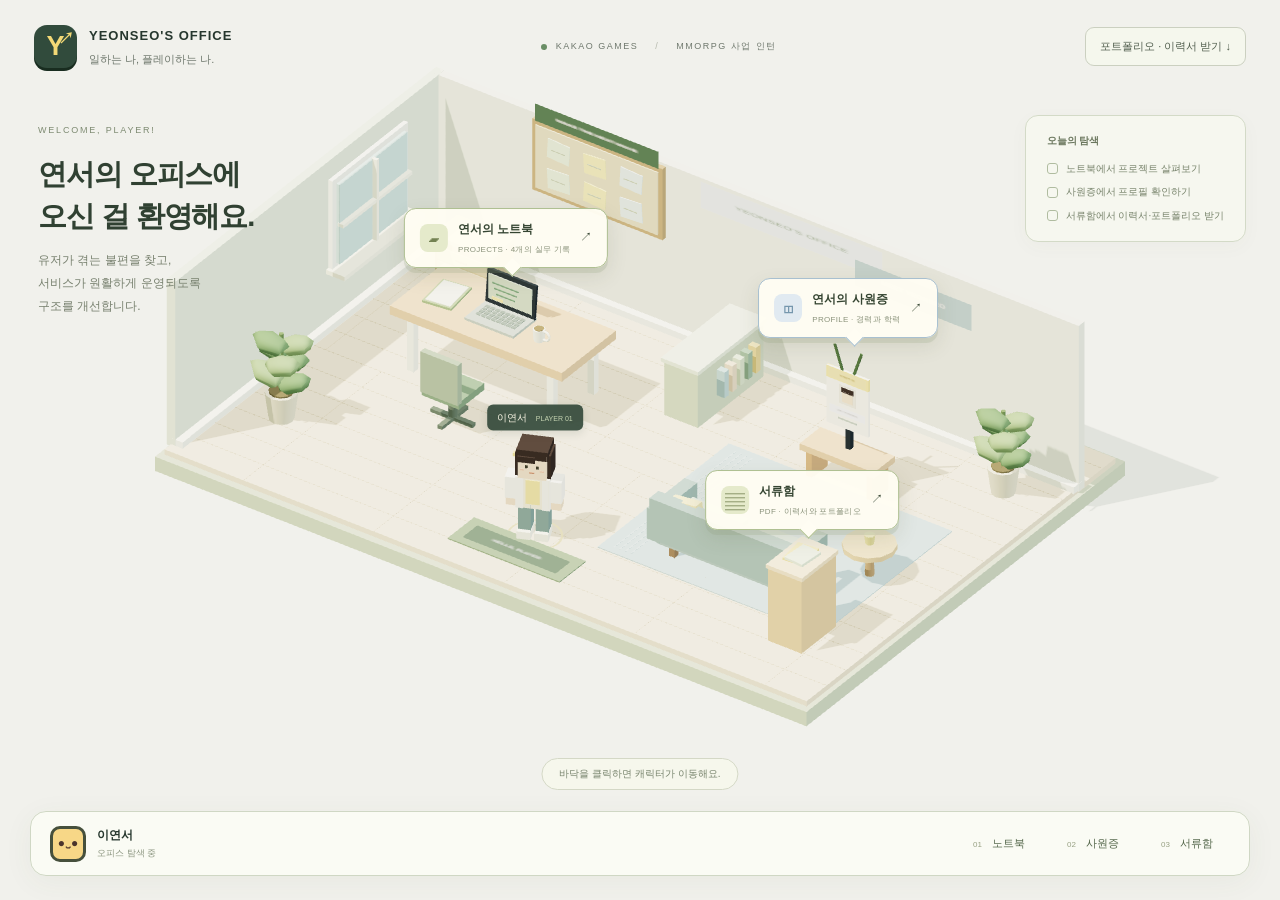
==== commit cc0f4661: "Remove WASD/E key hint text Co-Authored-By: Claude Opus 5.5 <noreply@anthropic.com>" ====
--- a/mmorpg.html
+++ b/mmorpg.html
@@ -4,14 +4,14 @@
 <body class="game-mode" data-page-track="business">
 
 <div id="office-game">
- <div id="world" role="application" aria-label="이연서의 3D 오피스. 방향키 또는 WASD로 이동하고 노트북, 사원증, 서류함을 선택하세요." tabindex="0"></div>
+ <div id="world" role="application" aria-label="이연서의 3D 오피스. 바닥을 클릭해 이동하고 노트북, 사원증, 서류함을 선택하세요." tabindex="0"></div>
  <div class="game-top"><a href="#" class="game-logo" aria-label="오피스 홈"><b>Y<span>↗</span></b><div>YEONSEO'S OFFICE<small>일하는 나, 플레이하는 나.</small></div></a><div class="world-clock"><span class="live-dot"></span> KAKAO GAMES <span class="clock-divider">/</span> <span data-track-label></span></div><details class="dl-menu"><summary class="hud-btn">포트폴리오 · 이력서 받기 ↓</summary><div class="dl-list"><a data-download="portfolio"><b>포트폴리오 PDF</b><small>프로젝트 4개 · 7p</small></a><a data-download="resume"><b>이력서 · 경력기술서 PDF</b><small>5p</small></a></div></details></div>
  <div class="welcome"><span class="mini-label">WELCOME, PLAYER!</span><h1>연서의 오피스에<br>오신 걸 환영해요.</h1><p>유저가 겪는 불편을 찾고,<br>서비스가 원활하게 운영되도록<br>구조를 개선합니다.</p></div>
  <div id="quest" class="quest"><span>오늘의 탐색</span><div><i id="work-check"></i> 노트북에서 프로젝트 살펴보기</div><div><i id="profile-check"></i> 사원증에서 프로필 확인하기</div><div><i id="files-check"></i> 서류함에서 이력서·포트폴리오 받기</div></div>
  <div id="world-labels"><button id="desk-label" class="world-label" data-destination="work"><span class="pin-icon">▰</span><b>연서의 노트북<small>PROJECTS · 4개의 실무 기록</small></b><span>↗</span></button><button id="badge-label" class="world-label blue-label" data-destination="profile"><span class="pin-icon">◫</span><b>연서의 사원증<small>PROFILE · 경력과 학력</small></b><span>↗</span></button><button id="files-label" class="world-label" data-destination="files"><span class="pin-icon">▤</span><b>서류함<small>PDF · 이력서와 포트폴리오</small></b><span>↗</span></button></div>
  <div class="character-bubble" id="character-bubble">이연서 <span>PLAYER 01</span></div>
  <div id="move-hint" class="move-hint" aria-live="polite">바닥을 클릭하면 캐릭터가 이동해요.</div>
- <div class="game-bottom"><div class="player-badge"><span class="mini-face">●‿●</span><div><strong>이연서</strong><small id="player-state">오피스 탐색 중</small></div></div><div class="room-nav"><button data-destination="work"><span>01</span> 노트북</button><button data-destination="profile"><span>02</span> 사원증</button><button data-destination="files"><span>03</span> 서류함</button></div><div class="control-note"><kbd>W</kbd><kbd>A</kbd><kbd>S</kbd><kbd>D</kbd><span>이동</span><kbd>E</kbd><span>상호작용</span></div></div>
+ <div class="game-bottom"><div class="player-badge"><span class="mini-face">●‿●</span><div><strong>이연서</strong><small id="player-state">오피스 탐색 중</small></div></div><div class="room-nav"><button data-destination="work"><span>01</span> 노트북</button><button data-destination="profile"><span>02</span> 사원증</button><button data-destination="files"><span>03</span> 서류함</button></div></div>
  <div class="mobile-pad" aria-label="캐릭터 이동"><button data-key="ArrowUp" aria-label="위로 이동">↑</button><div><button data-key="ArrowLeft" aria-label="왼쪽으로 이동">←</button><button data-key="ArrowDown" aria-label="아래로 이동">↓</button><button data-key="ArrowRight" aria-label="오른쪽으로 이동">→</button></div></div>
  <aside id="office-panel" aria-labelledby="panel-title" hidden><div class="panel-bar"><span id="panel-caption">YEONSEO'S LAPTOP</span><button id="panel-close" aria-label="패널 닫기">✕</button></div><div id="panel-body"></div></aside>
  <div id="world-fallback" hidden><h2>오피스를 불러오지 못했어요.</h2><p>아래 메뉴에서 모든 기록을 바로 볼 수 있어요.</p><button data-destination="work">프로젝트 보기</button><button data-destination="profile">프로필 보기</button><button data-destination="files">이력서·포트폴리오 받기</button></div>
